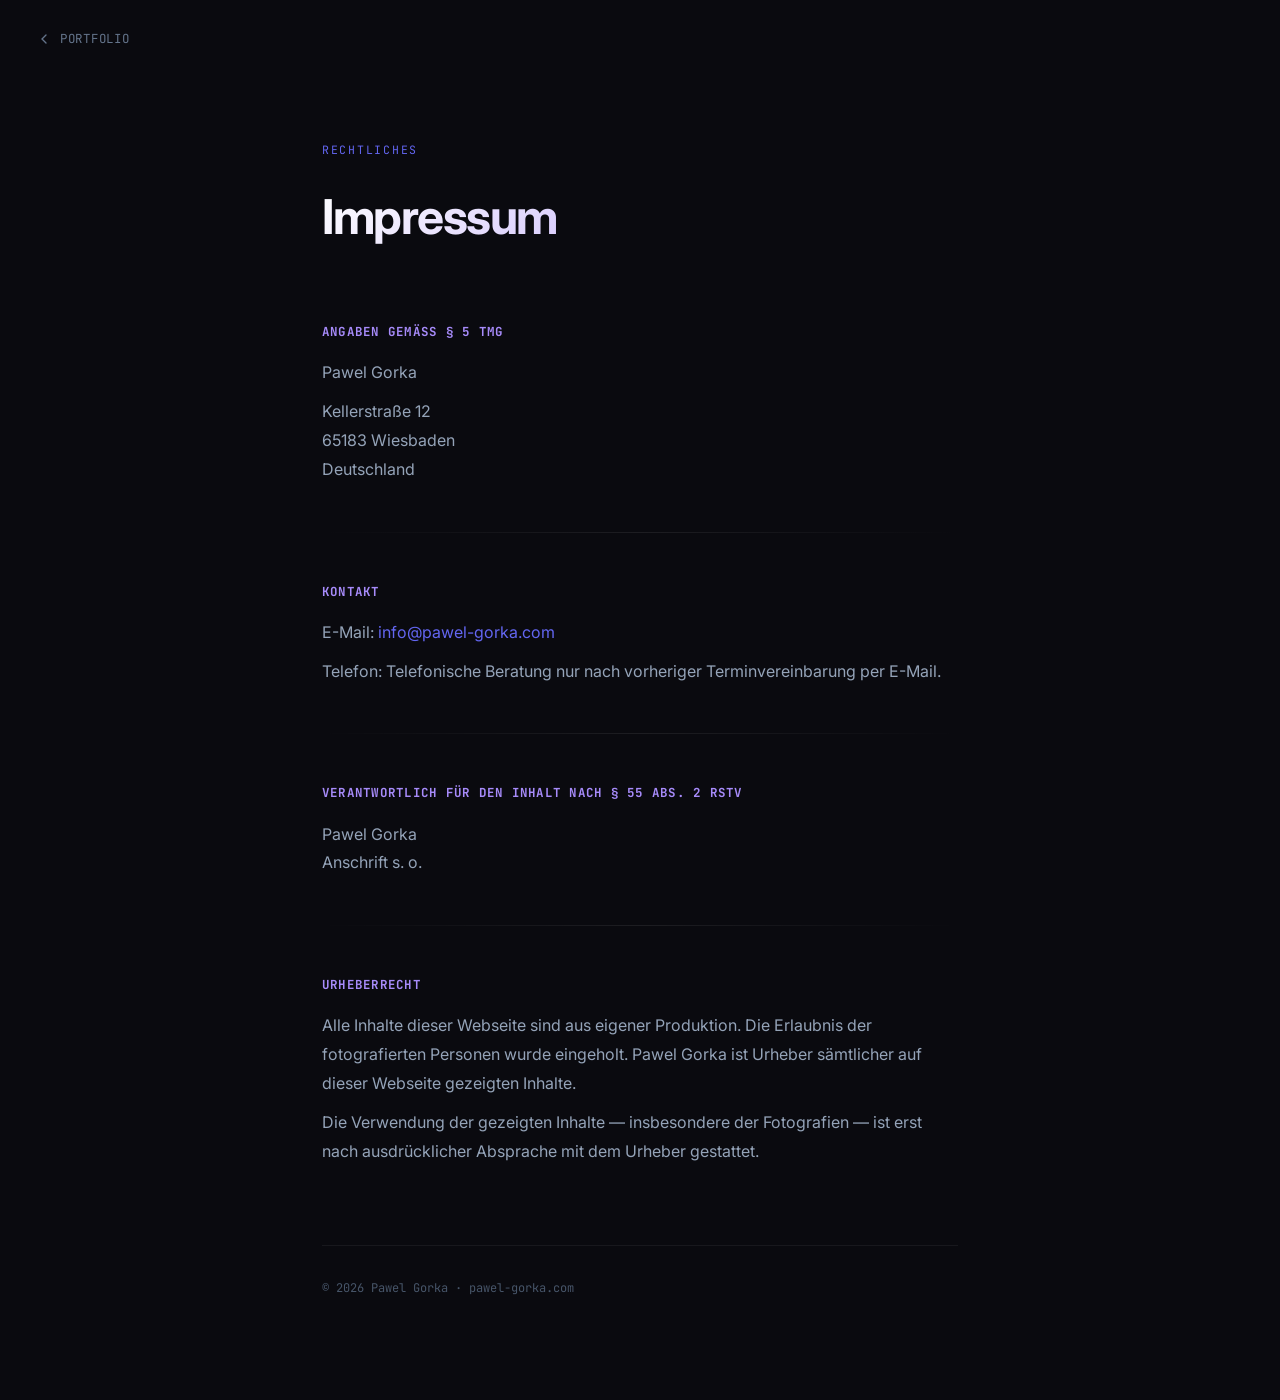
==== impressum.html @ b243b7d4 "Initial portfolio website commit Complete portfolio site with hero scroll-expand, staggered nav menu" ====
<!DOCTYPE html>
<html lang="de">
<head>
  <meta charset="UTF-8" />
  <meta name="viewport" content="width=device-width, initial-scale=1.0" />
  <title>Impressum – Pawel Gorka</title>
  <link rel="icon" type="image/webp" href="Bilder/Favicon.webp" />
  <link rel="preconnect" href="https://fonts.googleapis.com" />
  <link rel="preconnect" href="https://fonts.gstatic.com" crossorigin />
  <link href="https://fonts.googleapis.com/css2?family=Inter:wght@300;400;500;600;700&family=JetBrains+Mono:wght@400;500&display=swap" rel="stylesheet" />
  <style>
    *, *::before, *::after { box-sizing: border-box; margin: 0; padding: 0; }
    html { font-size: 16px; scroll-behavior: smooth; }
    body {
      font-family: 'Inter', sans-serif;
      background: #0a0a0f;
      color: #e2e8f0;
      line-height: 1.7;
      min-height: 100vh;
      -webkit-font-smoothing: antialiased;
    }
    a { color: #6366f1; text-decoration: none; }
    a:hover { text-decoration: underline; }

    .back {
      position: fixed;
      top: 28px;
      left: 36px;
      display: inline-flex;
      align-items: center;
      gap: 8px;
      font-family: 'JetBrains Mono', monospace;
      font-size: 0.78rem;
      color: #64748b;
      letter-spacing: 0.06em;
      text-transform: uppercase;
      transition: color 0.25s ease;
      z-index: 10;
    }
    .back:hover { color: #e2e8f0; text-decoration: none; }
    .back svg { transition: transform 0.25s ease; }
    .back:hover svg { transform: translateX(-3px); }

    .page {
      max-width: 700px;
      margin: 0 auto;
      padding: 140px 32px 100px;
    }

    .label {
      font-family: 'JetBrains Mono', monospace;
      font-size: 0.72rem;
      color: #6366f1;
      letter-spacing: 0.15em;
      text-transform: uppercase;
      display: block;
      margin-bottom: 16px;
    }

    h1 {
      font-size: clamp(2rem, 5vw, 3rem);
      font-weight: 700;
      letter-spacing: -0.03em;
      margin-bottom: 64px;
      background: linear-gradient(135deg, #ffffff 0%, #a78bfa 100%);
      -webkit-background-clip: text;
      -webkit-text-fill-color: transparent;
      background-clip: text;
    }

    .block {
      margin-bottom: 48px;
    }

    h2 {
      font-size: 0.78rem;
      font-family: 'JetBrains Mono', monospace;
      color: #a78bfa;
      letter-spacing: 0.1em;
      text-transform: uppercase;
      margin-bottom: 16px;
    }

    p {
      color: #94a3b8;
      font-size: 1rem;
      line-height: 1.8;
      margin-bottom: 10px;
    }
    p:last-child { margin-bottom: 0; }

    .divider {
      width: 100%;
      height: 1px;
      background: linear-gradient(to right, transparent, rgba(255,255,255,0.08), transparent);
      margin: 48px 0;
    }

    .footer-note {
      font-family: 'JetBrains Mono', monospace;
      font-size: 0.75rem;
      color: #475569;
      margin-top: 80px;
      padding-top: 32px;
      border-top: 1px solid rgba(255,255,255,0.06);
    }
  </style>
</head>
<body>

  <a href="index.html" class="back">
    <svg width="16" height="16" viewBox="0 0 24 24" fill="none" stroke="currentColor" stroke-width="2" stroke-linecap="round"><polyline points="15 18 9 12 15 6"/></svg>
    Portfolio
  </a>

  <main class="page">
    <span class="label">Rechtliches</span>
    <h1>Impressum</h1>

    <div class="block">
      <h2>Angaben gemäß § 5 TMG</h2>
      <p>Pawel Gorka</p>
      <p>Kellerstraße 12<br />65183 Wiesbaden<br />Deutschland</p>
    </div>

    <div class="divider"></div>

    <div class="block">
      <h2>Kontakt</h2>
      <p>E-Mail: <a href="mailto:info@pawel-gorka.com">info@pawel-gorka.com</a></p>
      <p>Telefon: Telefonische Beratung nur nach vorheriger Terminvereinbarung per E-Mail.</p>
    </div>

    <div class="divider"></div>

    <div class="block">
      <h2>Verantwortlich für den Inhalt nach § 55 Abs. 2 RStV</h2>
      <p>Pawel Gorka<br />Anschrift s. o.</p>
    </div>

    <div class="divider"></div>

    <div class="block">
      <h2>Urheberrecht</h2>
      <p>Alle Inhalte dieser Webseite sind aus eigener Produktion. Die Erlaubnis der fotografierten Personen wurde eingeholt. Pawel Gorka ist Urheber sämtlicher auf dieser Webseite gezeigten Inhalte.</p>
      <p>Die Verwendung der gezeigten Inhalte — insbesondere der Fotografien — ist erst nach ausdrücklicher Absprache mit dem Urheber gestattet.</p>
    </div>

    <p class="footer-note">© 2026 Pawel Gorka · pawel-gorka.com</p>
  </main>

</body>
</html>
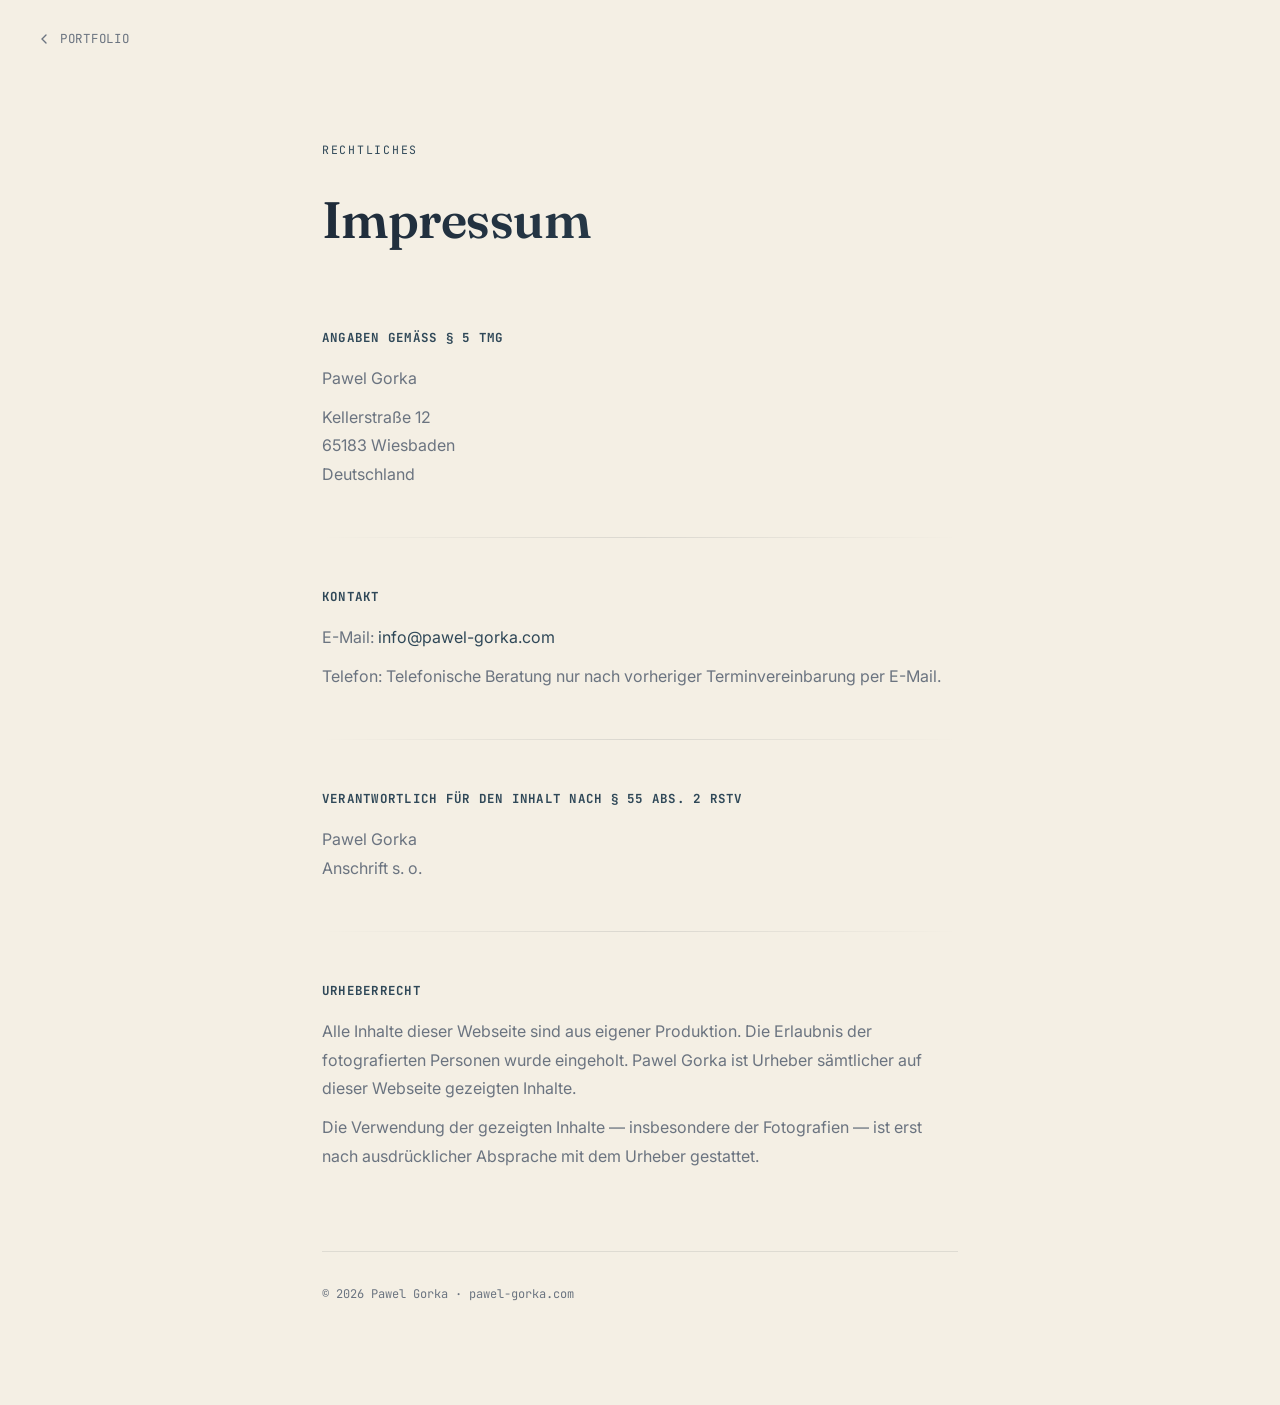
==== commit 6ffc9abe: "Add project subpages and demo video, update main pages Adds the projekte/ subpage set (Auszeichnungs" ====
--- a/impressum.html
+++ b/impressum.html
@@ -7,19 +7,19 @@
   <link rel="icon" type="image/webp" href="Bilder/Favicon.webp" />
   <link rel="preconnect" href="https://fonts.googleapis.com" />
   <link rel="preconnect" href="https://fonts.gstatic.com" crossorigin />
-  <link href="https://fonts.googleapis.com/css2?family=Inter:wght@300;400;500;600;700&family=JetBrains+Mono:wght@400;500&display=swap" rel="stylesheet" />
+  <link href="https://fonts.googleapis.com/css2?family=Fraunces:ital,wght@0,400;0,500;0,600;1,400&family=Inter:wght@300;400;500;600;700&family=JetBrains+Mono:wght@400;500&display=swap" rel="stylesheet" />
   <style>
     *, *::before, *::after { box-sizing: border-box; margin: 0; padding: 0; }
     html { font-size: 16px; scroll-behavior: smooth; }
     body {
       font-family: 'Inter', sans-serif;
-      background: #0a0a0f;
-      color: #e2e8f0;
+      background: #F4EFE4;
+      color: #3A4550;
       line-height: 1.7;
       min-height: 100vh;
       -webkit-font-smoothing: antialiased;
     }
-    a { color: #6366f1; text-decoration: none; }
+    a { color: #2F4858; text-decoration: none; }
     a:hover { text-decoration: underline; }
 
     .back {
@@ -31,13 +31,13 @@
       gap: 8px;
       font-family: 'JetBrains Mono', monospace;
       font-size: 0.78rem;
-      color: #64748b;
+      color: #6B7480;
       letter-spacing: 0.06em;
       text-transform: uppercase;
       transition: color 0.25s ease;
       z-index: 10;
     }
-    .back:hover { color: #e2e8f0; text-decoration: none; }
+    .back:hover { color: #1E2A38; text-decoration: none; }
     .back svg { transition: transform 0.25s ease; }
     .back:hover svg { transform: translateX(-3px); }
 
@@ -50,7 +50,7 @@
     .label {
       font-family: 'JetBrains Mono', monospace;
       font-size: 0.72rem;
-      color: #6366f1;
+      color: #2F4858;
       letter-spacing: 0.15em;
       text-transform: uppercase;
       display: block;
@@ -58,11 +58,12 @@
     }
 
     h1 {
-      font-size: clamp(2rem, 5vw, 3rem);
-      font-weight: 700;
-      letter-spacing: -0.03em;
+      font-family: 'Fraunces', serif;
+      font-size: clamp(2.2rem, 5vw, 3.2rem);
+      font-weight: 600;
+      letter-spacing: -0.01em;
       margin-bottom: 64px;
-      background: linear-gradient(135deg, #ffffff 0%, #a78bfa 100%);
+      background: linear-gradient(135deg, #1E2A38 0%, #2F4858 100%);
       -webkit-background-clip: text;
       -webkit-text-fill-color: transparent;
       background-clip: text;
@@ -75,14 +76,14 @@
     h2 {
       font-size: 0.78rem;
       font-family: 'JetBrains Mono', monospace;
-      color: #a78bfa;
+      color: #2F4858;
       letter-spacing: 0.1em;
       text-transform: uppercase;
       margin-bottom: 16px;
     }
 
     p {
-      color: #94a3b8;
+      color: #6B7480;
       font-size: 1rem;
       line-height: 1.8;
       margin-bottom: 10px;
@@ -92,17 +93,17 @@
     .divider {
       width: 100%;
       height: 1px;
-      background: linear-gradient(to right, transparent, rgba(255,255,255,0.08), transparent);
+      background: linear-gradient(to right, transparent, rgba(30,42,56,0.12), transparent);
       margin: 48px 0;
     }
 
     .footer-note {
       font-family: 'JetBrains Mono', monospace;
       font-size: 0.75rem;
-      color: #475569;
+      color: #6B7480;
       margin-top: 80px;
       padding-top: 32px;
-      border-top: 1px solid rgba(255,255,255,0.06);
+      border-top: 1px solid rgba(30,42,56,0.10);
     }
   </style>
 </head>
